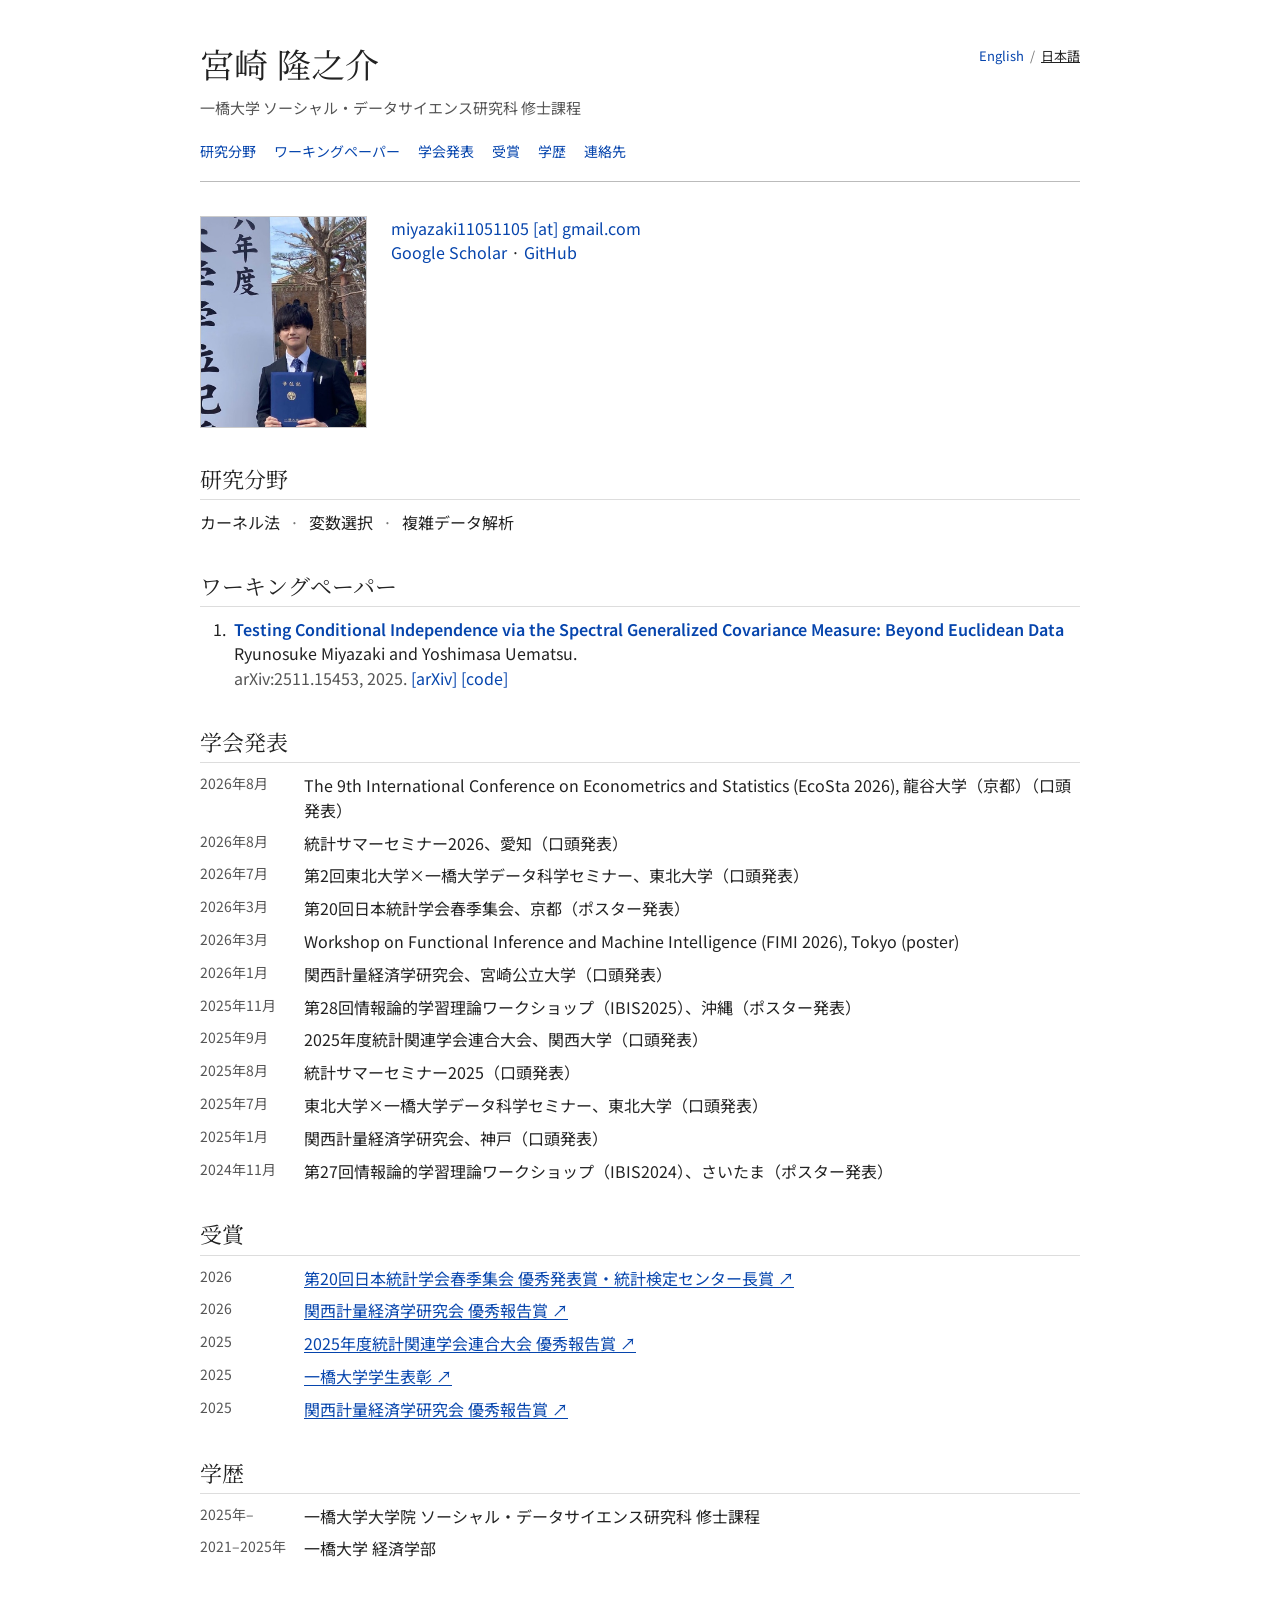
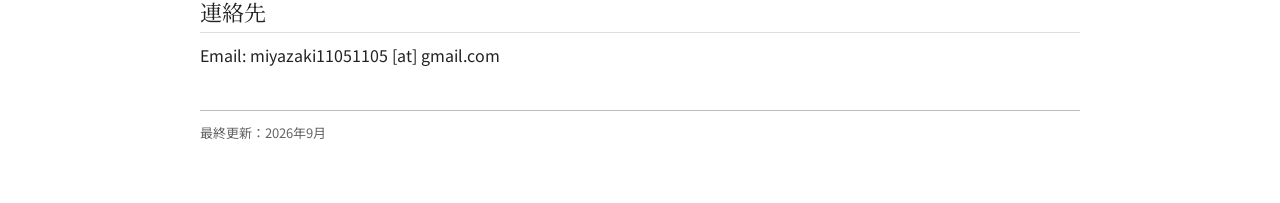
==== ja/index.html @ 4961c9c6 "Publish academic website" ====
<!doctype html>
<html lang="ja">
<head>
  <meta charset="utf-8">
  <meta name="viewport" content="width=device-width, initial-scale=1">
  <title>宮崎隆之介 | 統計学・機械学習 | 一橋大学</title>
  <meta name="description" content="一橋大学ソーシャル・データサイエンス研究科で、カーネル法、変数選択、複雑データ解析を研究する宮崎隆之介の研究者プロフィールです。">
  <link rel="canonical" href="https://miyazaki11051105.github.io/ja/">
  <link rel="alternate" hreflang="en" href="https://miyazaki11051105.github.io/en/">
  <link rel="alternate" hreflang="ja" href="https://miyazaki11051105.github.io/ja/">
  <link rel="alternate" hreflang="x-default" href="https://miyazaki11051105.github.io/">
  <meta property="og:title" content="宮崎隆之介 | 統計学・機械学習 | 一橋大学">
  <meta property="og:description" content="研究分野、ワーキングペーパー、学会発表、受賞、学歴を掲載しています。">
  <meta property="og:type" content="profile">
  <meta property="og:url" content="https://miyazaki11051105.github.io/ja/">
  <meta property="og:locale" content="ja_JP">
  <meta property="og:locale:alternate" content="en_US">
  <link rel="preconnect" href="https://fonts.googleapis.com">
  <link rel="preconnect" href="https://fonts.gstatic.com" crossorigin>
  <link rel="stylesheet" href="https://fonts.googleapis.com/css2?family=Noto+Sans+JP:wght@400;500;600&amp;family=Noto+Serif+JP:wght@400;600&amp;display=swap">
  <link rel="stylesheet" href="/styles.css">
  <script async src="https://www.googletagmanager.com/gtag/js?id=G-HRRB3Y6MD1"></script>
  <script>
    window.dataLayer = window.dataLayer || [];
    function gtag(){dataLayer.push(arguments);}
    gtag("js", new Date());
    gtag("config", "G-HRRB3Y6MD1");
  </script>
</head>
<body>
  <main class="page">
    <header class="header">
      <div>
        <h1>宮崎 隆之介</h1>
        <p class="affiliation">一橋大学 ソーシャル・データサイエンス研究科 修士課程</p>
      </div>
      <div class="language" aria-label="言語">
        <a href="/en/" lang="en" hreflang="en">English</a>
        <span>/</span>
        <a href="/ja/" lang="ja" hreflang="ja" aria-current="page">日本語</a>
      </div>
    </header>

    <nav aria-label="メインナビゲーション">
      <a href="#research">研究分野</a>
      <a href="#papers">ワーキングペーパー</a>
      <a href="#presentations">学会発表</a>
      <a href="#awards">受賞</a>
      <a href="#education">学歴</a>
      <a href="#contact">連絡先</a>
    </nav>

    <hr>

    <section class="intro">
      <img src="/photo.jpg" alt="宮崎隆之介">
      <div>
        <p>
          <a href="mailto:miyazaki11051105@gmail.com">miyazaki11051105 [at] gmail.com</a><br>
          <a href="https://scholar.google.co.uk/citations?user=SuLhAuAAAAAJ&amp;hl=en&amp;oi=ao" target="_blank" rel="noreferrer">Google Scholar</a>
          ·
          <a href="https://github.com/miyazaki11051105" target="_blank" rel="noreferrer">GitHub</a>
        </p>
      </div>
    </section>

    <section id="research">
      <h2>研究分野</h2>
      <ul class="keywords">
        <li>カーネル法</li>
        <li>変数選択</li>
        <li>複雑データ解析</li>
      </ul>
    </section>

    <section id="papers">
      <h2>ワーキングペーパー</h2>
      <ol class="papers">
        <li>
          <a class="paper-title" href="https://arxiv.org/abs/2511.15453" target="_blank" rel="noreferrer">Testing Conditional Independence via the Spectral Generalized Covariance Measure: Beyond Euclidean Data</a><br>
          <span>Ryunosuke Miyazaki and Yoshimasa Uematsu.</span><br>
          <span class="note">arXiv:2511.15453, 2025.</span>
          <a href="https://arxiv.org/abs/2511.15453" target="_blank" rel="noreferrer">[arXiv]</a>
          <a href="https://github.com/miyazaki11051105/Spectral-Generalized-Covariance-Measure-Replication" target="_blank" rel="noreferrer">[code]</a>
        </li>
      </ol>
    </section>

    <section id="presentations">
      <h2>学会発表</h2>
      <ul class="dated-list">
        <li><span class="date">2026年8月</span>The 9th International Conference on Econometrics and Statistics (EcoSta 2026), 龍谷大学（京都）（口頭発表）</li>
        <li><span class="date">2026年8月</span>統計サマーセミナー2026、愛知（口頭発表）</li>
        <li><span class="date">2026年7月</span>第2回東北大学×一橋大学データ科学セミナー、東北大学（口頭発表）</li>
        <li><span class="date">2026年3月</span>第20回日本統計学会春季集会、京都（ポスター発表）</li>
        <li><span class="date">2026年3月</span>Workshop on Functional Inference and Machine Intelligence (FIMI 2026), Tokyo (poster)</li>
        <li><span class="date">2026年1月</span>関西計量経済学研究会、宮崎公立大学（口頭発表）</li>
        <li><span class="date">2025年11月</span>第28回情報論的学習理論ワークショップ（IBIS2025）、沖縄（ポスター発表）</li>
        <li><span class="date">2025年9月</span>2025年度統計関連学会連合大会、関西大学（口頭発表）</li>
        <li><span class="date">2025年8月</span>統計サマーセミナー2025（口頭発表）</li>
        <li><span class="date">2025年7月</span>東北大学×一橋大学データ科学セミナー、東北大学（口頭発表）</li>
        <li><span class="date">2025年1月</span>関西計量経済学研究会、神戸（口頭発表）</li>
        <li><span class="date">2024年11月</span>第27回情報論的学習理論ワークショップ（IBIS2024）、さいたま（ポスター発表）</li>
      </ul>
    </section>

    <section id="awards">
      <h2>受賞</h2>
      <ul class="dated-list">
        <li><span class="date">2026</span><a href="https://www.toukei-kentei.jp/news/convention2026" target="_blank" rel="noreferrer">第20回日本統計学会春季集会 優秀発表賞・統計検定センター長賞 ↗</a></li>
        <li><span class="date">2026</span><a href="https://sites.google.com/view/keiryo-keizai-kenkyu/%E5%84%AA%E7%A7%80%E5%A0%B1%E5%91%8A%E8%B3%9E?authuser=0" target="_blank" rel="noreferrer">関西計量経済学研究会 優秀報告賞 ↗</a></li>
        <li><span class="date">2025</span><a href="https://www.jfssa.jp/meeting/page-922/" target="_blank" rel="noreferrer">2025年度統計関連学会連合大会 優秀報告賞 ↗</a></li>
        <li><span class="date">2025</span><a href="https://www.hit-u.ac.jp/shien/campuslife/gakuseihyoushou.html" target="_blank" rel="noreferrer">一橋大学学生表彰 ↗</a></li>
        <li><span class="date">2025</span><a href="https://sites.google.com/view/keiryo-keizai-kenkyu/%E5%84%AA%E7%A7%80%E5%A0%B1%E5%91%8A%E8%B3%9E?authuser=0" target="_blank" rel="noreferrer">関西計量経済学研究会 優秀報告賞 ↗</a></li>
      </ul>
    </section>

    <section id="education">
      <h2>学歴</h2>
      <ul class="dated-list">
        <li><span class="date">2025年–</span>一橋大学大学院 ソーシャル・データサイエンス研究科 修士課程</li>
        <li><span class="date">2021–2025年</span>一橋大学 経済学部</li>
      </ul>
    </section>

    <section id="contact">
      <h2>連絡先</h2>
      <p>Email: miyazaki11051105 [at] gmail.com</p>
    </section>

    <footer>
      <hr>
      <p>最終更新：2026年9月</p>
    </footer>
  </main>
</body>
</html>
---- styles.css ----
html {
  scroll-behavior: smooth;
}

body {
  margin: 0;
  background: #fff;
  color: #222;
  font-family: "Noto Sans JP", Arial, "Helvetica Neue", sans-serif;
  font-size: 16px;
  line-height: 1.55;
}

a {
  color: #0645ad;
  text-decoration: none;
}

a:hover {
  text-decoration: underline;
}

a:visited {
  color: #59368a;
}

a:focus-visible {
  outline: 2px solid #222;
  outline-offset: 2px;
}

.page {
  width: min(880px, calc(100% - 40px));
  margin: 38px auto 60px;
}

.header {
  display: flex;
  justify-content: space-between;
  align-items: flex-start;
  gap: 24px;
}

h1 {
  margin: 0;
  font-family: "Noto Serif JP", Georgia, "Times New Roman", serif;
  font-size: 34px;
  font-weight: 400;
}

.affiliation {
  margin: 5px 0 0;
  color: #555;
  font-size: 15px;
}

.language {
  display: flex;
  align-items: center;
  gap: 6px;
  padding-top: 8px;
  color: #777;
  font-size: 13px;
  white-space: nowrap;
}

.language a[aria-current="page"] {
  color: #222;
  text-decoration: underline;
}

nav {
  display: flex;
  flex-wrap: wrap;
  gap: 8px 18px;
  margin-top: 22px;
  font-size: 14px;
}

hr {
  height: 0;
  margin: 18px 0 28px;
  border: 0;
  border-top: 1px solid #bbb;
}

.intro {
  display: grid;
  grid-template-columns: 165px 1fr;
  gap: 26px;
  align-items: start;
}

.intro img {
  width: 165px;
  height: 210px;
  object-fit: cover;
  object-position: 50% 30%;
  border: 1px solid #ccc;
}

.intro p:first-child {
  margin-top: 0;
}

section {
  margin-top: 34px;
}

h2 {
  margin: 0 0 10px;
  padding-bottom: 3px;
  border-bottom: 1px solid #ddd;
  font-family: "Noto Serif JP", Georgia, "Times New Roman", serif;
  font-size: 22px;
  font-weight: 400;
}

p {
  margin: 8px 0 14px;
}

.keywords {
  display: flex;
  flex-wrap: wrap;
  gap: 0;
  margin: 0;
  padding: 0;
  list-style: none;
}

.keywords li + li::before {
  content: "·";
  margin: 0 10px;
  color: #777;
}

.papers {
  margin: 0;
  padding-left: 30px;
}

.papers li {
  padding-left: 4px;
}

.paper-title {
  font-weight: 600;
}

.note {
  color: #555;
}

.dated-list {
  list-style: none;
  margin: 0;
  padding: 0;
}

.dated-list li {
  position: relative;
  margin: 8px 0;
  padding-left: 104px;
}

.dated-list li > .date {
  position: absolute;
  left: 0;
  width: 92px;
  color: #555;
  font-size: 14px;
}

#awards a {
  text-decoration: underline;
  text-underline-offset: 2px;
}

footer {
  margin-top: 42px;
  color: #666;
  font-size: 13px;
}

footer hr {
  margin-bottom: 12px;
}

@media (max-width: 600px) {
  .page {
    margin-top: 24px;
  }

  .header {
    display: block;
  }

  .language {
    padding-top: 12px;
  }

  .intro {
    grid-template-columns: 120px 1fr;
    gap: 18px;
  }

  .intro img {
    width: 120px;
    height: 156px;
  }

  .dated-list li {
    padding-left: 0;
  }

  .dated-list li > .date {
    position: static;
    display: block;
    width: auto;
  }
}

@media (max-width: 400px) {
  .intro {
    display: block;
  }

  .intro img {
    margin-bottom: 14px;
  }
}
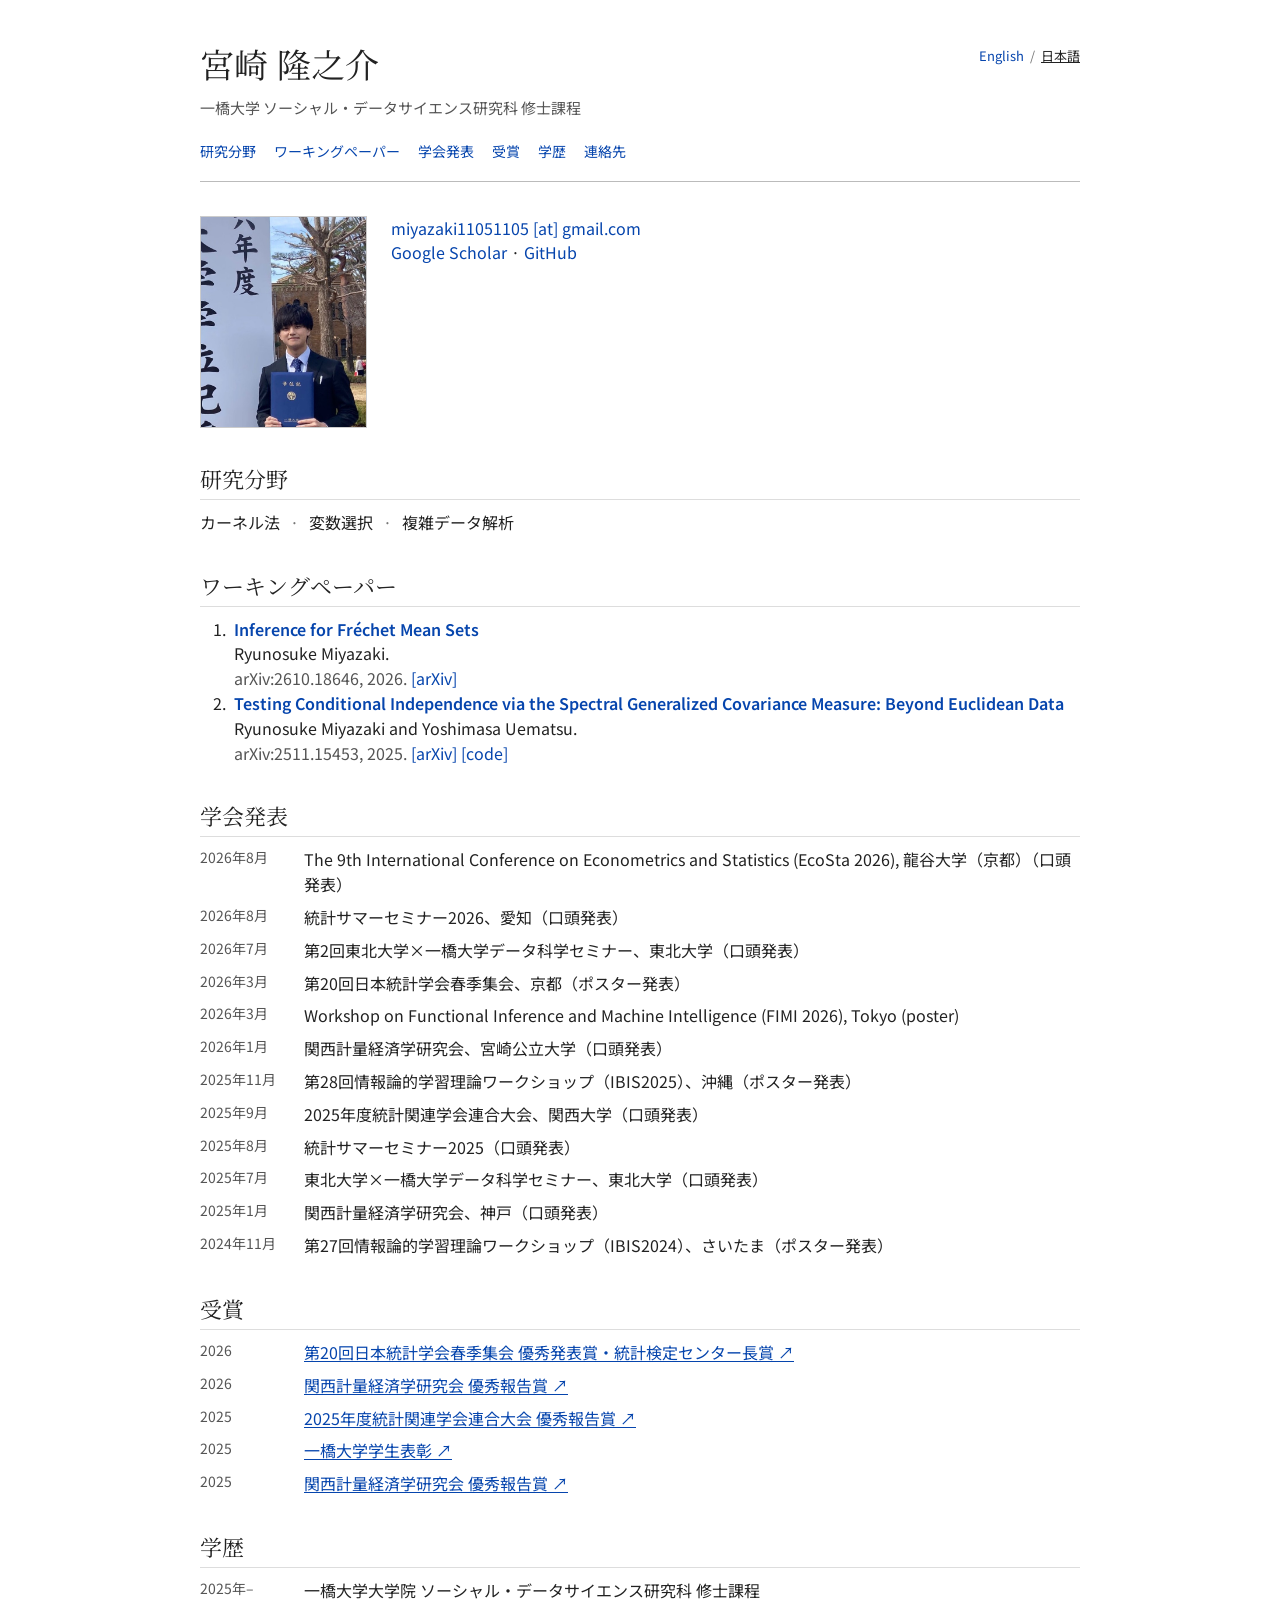
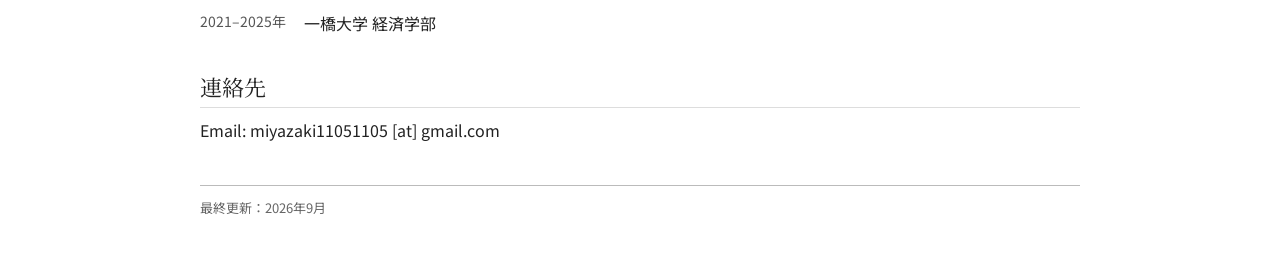
==== commit 34679195: "Add Inference for Frechet Mean Sets to working papers" ====
--- a/ja/index.html
+++ b/ja/index.html
@@ -3,13 +3,13 @@
 <head>
   <meta charset="utf-8">
   <meta name="viewport" content="width=device-width, initial-scale=1">
-  <title>宮崎隆之介 | 統計学・機械学習 | 一橋大学</title>
+  <title>宮崎隆之介 | 一橋大学</title>
   <meta name="description" content="一橋大学ソーシャル・データサイエンス研究科で、カーネル法、変数選択、複雑データ解析を研究する宮崎隆之介の研究者プロフィールです。">
   <link rel="canonical" href="https://miyazaki11051105.github.io/ja/">
   <link rel="alternate" hreflang="en" href="https://miyazaki11051105.github.io/en/">
   <link rel="alternate" hreflang="ja" href="https://miyazaki11051105.github.io/ja/">
   <link rel="alternate" hreflang="x-default" href="https://miyazaki11051105.github.io/">
-  <meta property="og:title" content="宮崎隆之介 | 統計学・機械学習 | 一橋大学">
+  <meta property="og:title" content="宮崎隆之介 | 一橋大学">
   <meta property="og:description" content="研究分野、ワーキングペーパー、学会発表、受賞、学歴を掲載しています。">
   <meta property="og:type" content="profile">
   <meta property="og:url" content="https://miyazaki11051105.github.io/ja/">
@@ -77,6 +77,12 @@
       <h2>ワーキングペーパー</h2>
       <ol class="papers">
         <li>
+          <a class="paper-title" href="https://arxiv.org/abs/2610.18646" target="_blank" rel="noreferrer">Inference for Fréchet Mean Sets</a><br>
+          <span>Ryunosuke Miyazaki.</span><br>
+          <span class="note">arXiv:2610.18646, 2026.</span>
+          <a href="https://arxiv.org/abs/2610.18646" target="_blank" rel="noreferrer">[arXiv]</a>
+        </li>
+        <li>
           <a class="paper-title" href="https://arxiv.org/abs/2511.15453" target="_blank" rel="noreferrer">Testing Conditional Independence via the Spectral Generalized Covariance Measure: Beyond Euclidean Data</a><br>
           <span>Ryunosuke Miyazaki and Yoshimasa Uematsu.</span><br>
           <span class="note">arXiv:2511.15453, 2025.</span>
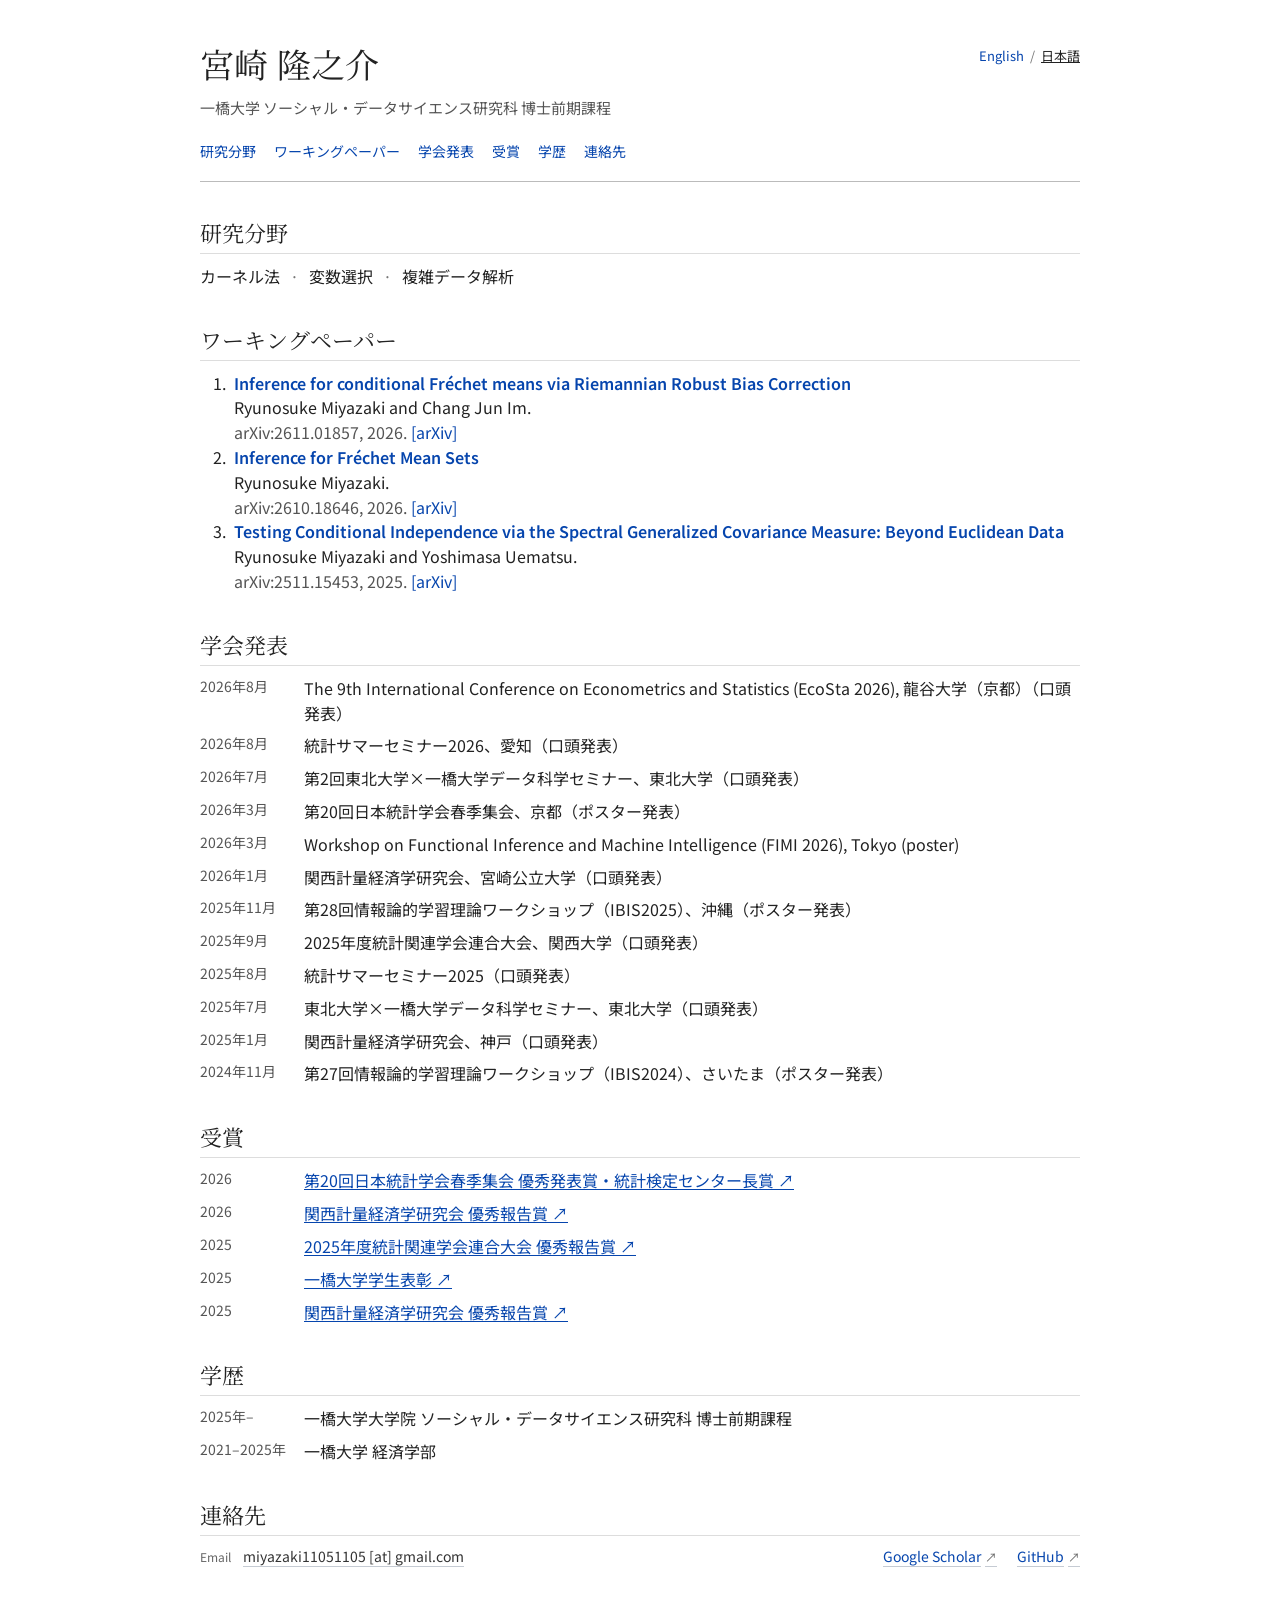
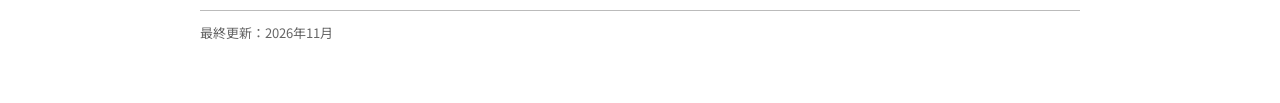
==== commit 442eb6dd: "Update academic profile and consolidate contact links" ====
--- a/ja/index.html
+++ b/ja/index.html
@@ -32,7 +32,7 @@
     <header class="header">
       <div>
         <h1>宮崎 隆之介</h1>
-        <p class="affiliation">一橋大学 ソーシャル・データサイエンス研究科 修士課程</p>
+        <p class="affiliation">一橋大学 ソーシャル・データサイエンス研究科 博士前期課程</p>
       </div>
       <div class="language" aria-label="言語">
         <a href="/en/" lang="en" hreflang="en">English</a>
@@ -52,18 +52,6 @@
 
     <hr>
 
-    <section class="intro">
-      <img src="/photo.jpg" alt="宮崎隆之介">
-      <div>
-        <p>
-          <a href="mailto:miyazaki11051105@gmail.com">miyazaki11051105 [at] gmail.com</a><br>
-          <a href="https://scholar.google.co.uk/citations?user=SuLhAuAAAAAJ&amp;hl=en&amp;oi=ao" target="_blank" rel="noreferrer">Google Scholar</a>
-          ·
-          <a href="https://github.com/miyazaki11051105" target="_blank" rel="noreferrer">GitHub</a>
-        </p>
-      </div>
-    </section>
-
     <section id="research">
       <h2>研究分野</h2>
       <ul class="keywords">
@@ -77,6 +65,12 @@
       <h2>ワーキングペーパー</h2>
       <ol class="papers">
         <li>
+          <a class="paper-title" href="https://arxiv.org/abs/2611.01857" target="_blank" rel="noreferrer">Inference for conditional Fréchet means via Riemannian Robust Bias Correction</a><br>
+          <span>Ryunosuke Miyazaki and Chang Jun Im.</span><br>
+          <span class="note">arXiv:2611.01857, 2026.</span>
+          <a href="https://arxiv.org/abs/2611.01857" target="_blank" rel="noreferrer">[arXiv]</a>
+        </li>
+        <li>
           <a class="paper-title" href="https://arxiv.org/abs/2610.18646" target="_blank" rel="noreferrer">Inference for Fréchet Mean Sets</a><br>
           <span>Ryunosuke Miyazaki.</span><br>
           <span class="note">arXiv:2610.18646, 2026.</span>
@@ -87,7 +81,6 @@
           <span>Ryunosuke Miyazaki and Yoshimasa Uematsu.</span><br>
           <span class="note">arXiv:2511.15453, 2025.</span>
           <a href="https://arxiv.org/abs/2511.15453" target="_blank" rel="noreferrer">[arXiv]</a>
-          <a href="https://github.com/miyazaki11051105/Spectral-Generalized-Covariance-Measure-Replication" target="_blank" rel="noreferrer">[code]</a>
         </li>
       </ol>
     </section>
@@ -124,19 +117,28 @@
     <section id="education">
       <h2>学歴</h2>
       <ul class="dated-list">
-        <li><span class="date">2025年–</span>一橋大学大学院 ソーシャル・データサイエンス研究科 修士課程</li>
+        <li><span class="date">2025年–</span>一橋大学大学院 ソーシャル・データサイエンス研究科 博士前期課程</li>
         <li><span class="date">2021–2025年</span>一橋大学 経済学部</li>
       </ul>
     </section>
 
     <section id="contact">
       <h2>連絡先</h2>
-      <p>Email: miyazaki11051105 [at] gmail.com</p>
+      <div class="contact-links">
+        <p class="contact-email">
+          <span class="contact-label">Email</span>
+          <a href="mailto:miyazaki11051105@gmail.com">miyazaki11051105 [at] gmail.com</a>
+        </p>
+        <ul class="profile-links">
+          <li><a href="https://scholar.google.co.uk/citations?user=SuLhAuAAAAAJ&amp;hl=en&amp;oi=ao" target="_blank" rel="noreferrer">Google Scholar <span aria-hidden="true">↗</span></a></li>
+          <li><a href="https://github.com/miyazaki11051105" target="_blank" rel="noreferrer">GitHub <span aria-hidden="true">↗</span></a></li>
+        </ul>
+      </div>
     </section>
 
     <footer>
       <hr>
-      <p>最終更新：2026年9月</p>
+      <p>最終更新：2026年11月</p>
     </footer>
   </main>
 </body>
--- a/styles.css
+++ b/styles.css
@@ -84,23 +84,62 @@
   border-top: 1px solid #bbb;
 }
 
-.intro {
-  display: grid;
-  grid-template-columns: 165px 1fr;
-  gap: 26px;
-  align-items: start;
-}
-
-.intro img {
-  width: 165px;
-  height: 210px;
-  object-fit: cover;
-  object-position: 50% 30%;
-  border: 1px solid #ccc;
-}
-
-.intro p:first-child {
-  margin-top: 0;
+.contact-links {
+  display: flex;
+  flex-wrap: wrap;
+  align-items: baseline;
+  justify-content: space-between;
+  gap: 12px 32px;
+  font-size: 14px;
+}
+
+.contact-links a {
+  text-decoration: underline;
+  text-decoration-color: #c5cbd3;
+  text-decoration-thickness: 1px;
+  text-underline-offset: 4px;
+}
+
+.contact-links a:hover {
+  text-decoration-color: currentColor;
+}
+
+.contact-email {
+  display: flex;
+  flex-wrap: wrap;
+  align-items: baseline;
+  gap: 4px 12px;
+  margin: 0;
+}
+
+.contact-label {
+  color: #666;
+  font-size: 12px;
+}
+
+.contact-email a {
+  color: #333;
+  overflow-wrap: anywhere;
+}
+
+.profile-links {
+  display: flex;
+  flex-wrap: wrap;
+  gap: 20px;
+  margin: 0;
+  padding: 0;
+  list-style: none;
+}
+
+.profile-links a {
+  display: inline-flex;
+  align-items: baseline;
+  gap: 4px;
+}
+
+.profile-links span {
+  color: #666;
+  font-size: 12px;
 }
 
 section {
@@ -200,16 +239,6 @@
     padding-top: 12px;
   }
 
-  .intro {
-    grid-template-columns: 120px 1fr;
-    gap: 18px;
-  }
-
-  .intro img {
-    width: 120px;
-    height: 156px;
-  }
-
   .dated-list li {
     padding-left: 0;
   }
@@ -220,13 +249,3 @@
     width: auto;
   }
 }
-
-@media (max-width: 400px) {
-  .intro {
-    display: block;
-  }
-
-  .intro img {
-    margin-bottom: 14px;
-  }
-}
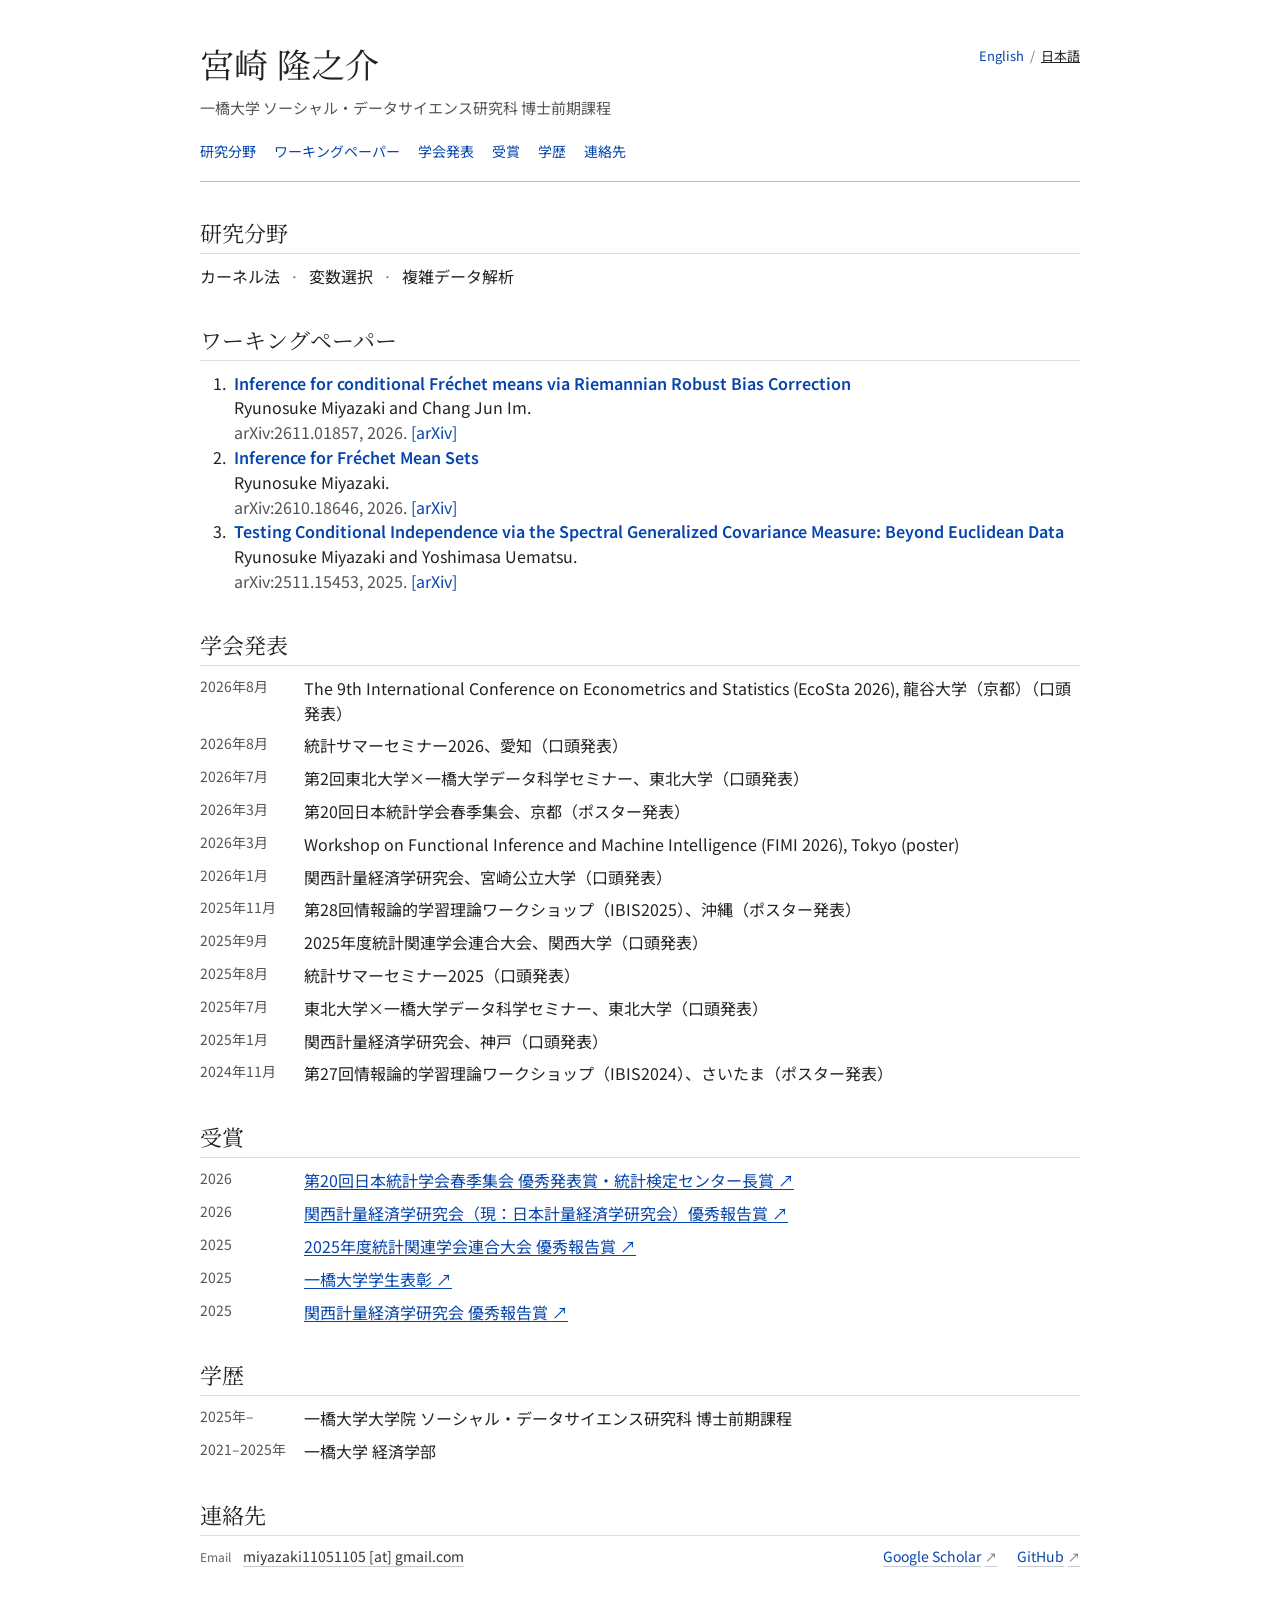
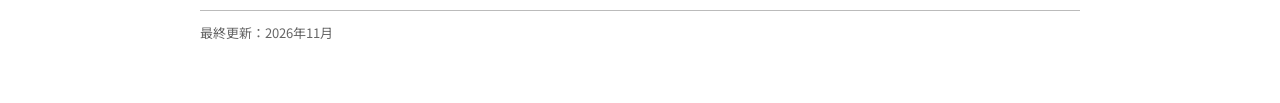
==== commit 008954f4: "Update econometrics award links and current group name" ====
--- a/ja/index.html
+++ b/ja/index.html
@@ -107,10 +107,10 @@
       <h2>受賞</h2>
       <ul class="dated-list">
         <li><span class="date">2026</span><a href="https://www.toukei-kentei.jp/news/convention2026" target="_blank" rel="noreferrer">第20回日本統計学会春季集会 優秀発表賞・統計検定センター長賞 ↗</a></li>
-        <li><span class="date">2026</span><a href="https://sites.google.com/view/keiryo-keizai-kenkyu/%E5%84%AA%E7%A7%80%E5%A0%B1%E5%91%8A%E8%B3%9E?authuser=0" target="_blank" rel="noreferrer">関西計量経済学研究会 優秀報告賞 ↗</a></li>
+        <li><span class="date">2026</span><a href="https://sites.google.com/view/japan-econometrics/%E5%84%AA%E7%A7%80%E5%A0%B1%E5%91%8A%E8%B3%9E" target="_blank" rel="noreferrer">関西計量経済学研究会（現：日本計量経済学研究会）優秀報告賞 ↗</a></li>
         <li><span class="date">2025</span><a href="https://www.jfssa.jp/meeting/page-922/" target="_blank" rel="noreferrer">2025年度統計関連学会連合大会 優秀報告賞 ↗</a></li>
         <li><span class="date">2025</span><a href="https://www.hit-u.ac.jp/shien/campuslife/gakuseihyoushou.html" target="_blank" rel="noreferrer">一橋大学学生表彰 ↗</a></li>
-        <li><span class="date">2025</span><a href="https://sites.google.com/view/keiryo-keizai-kenkyu/%E5%84%AA%E7%A7%80%E5%A0%B1%E5%91%8A%E8%B3%9E?authuser=0" target="_blank" rel="noreferrer">関西計量経済学研究会 優秀報告賞 ↗</a></li>
+        <li><span class="date">2025</span><a href="https://sites.google.com/view/japan-econometrics/%E5%84%AA%E7%A7%80%E5%A0%B1%E5%91%8A%E8%B3%9E" target="_blank" rel="noreferrer">関西計量経済学研究会 優秀報告賞 ↗</a></li>
       </ul>
     </section>
 
